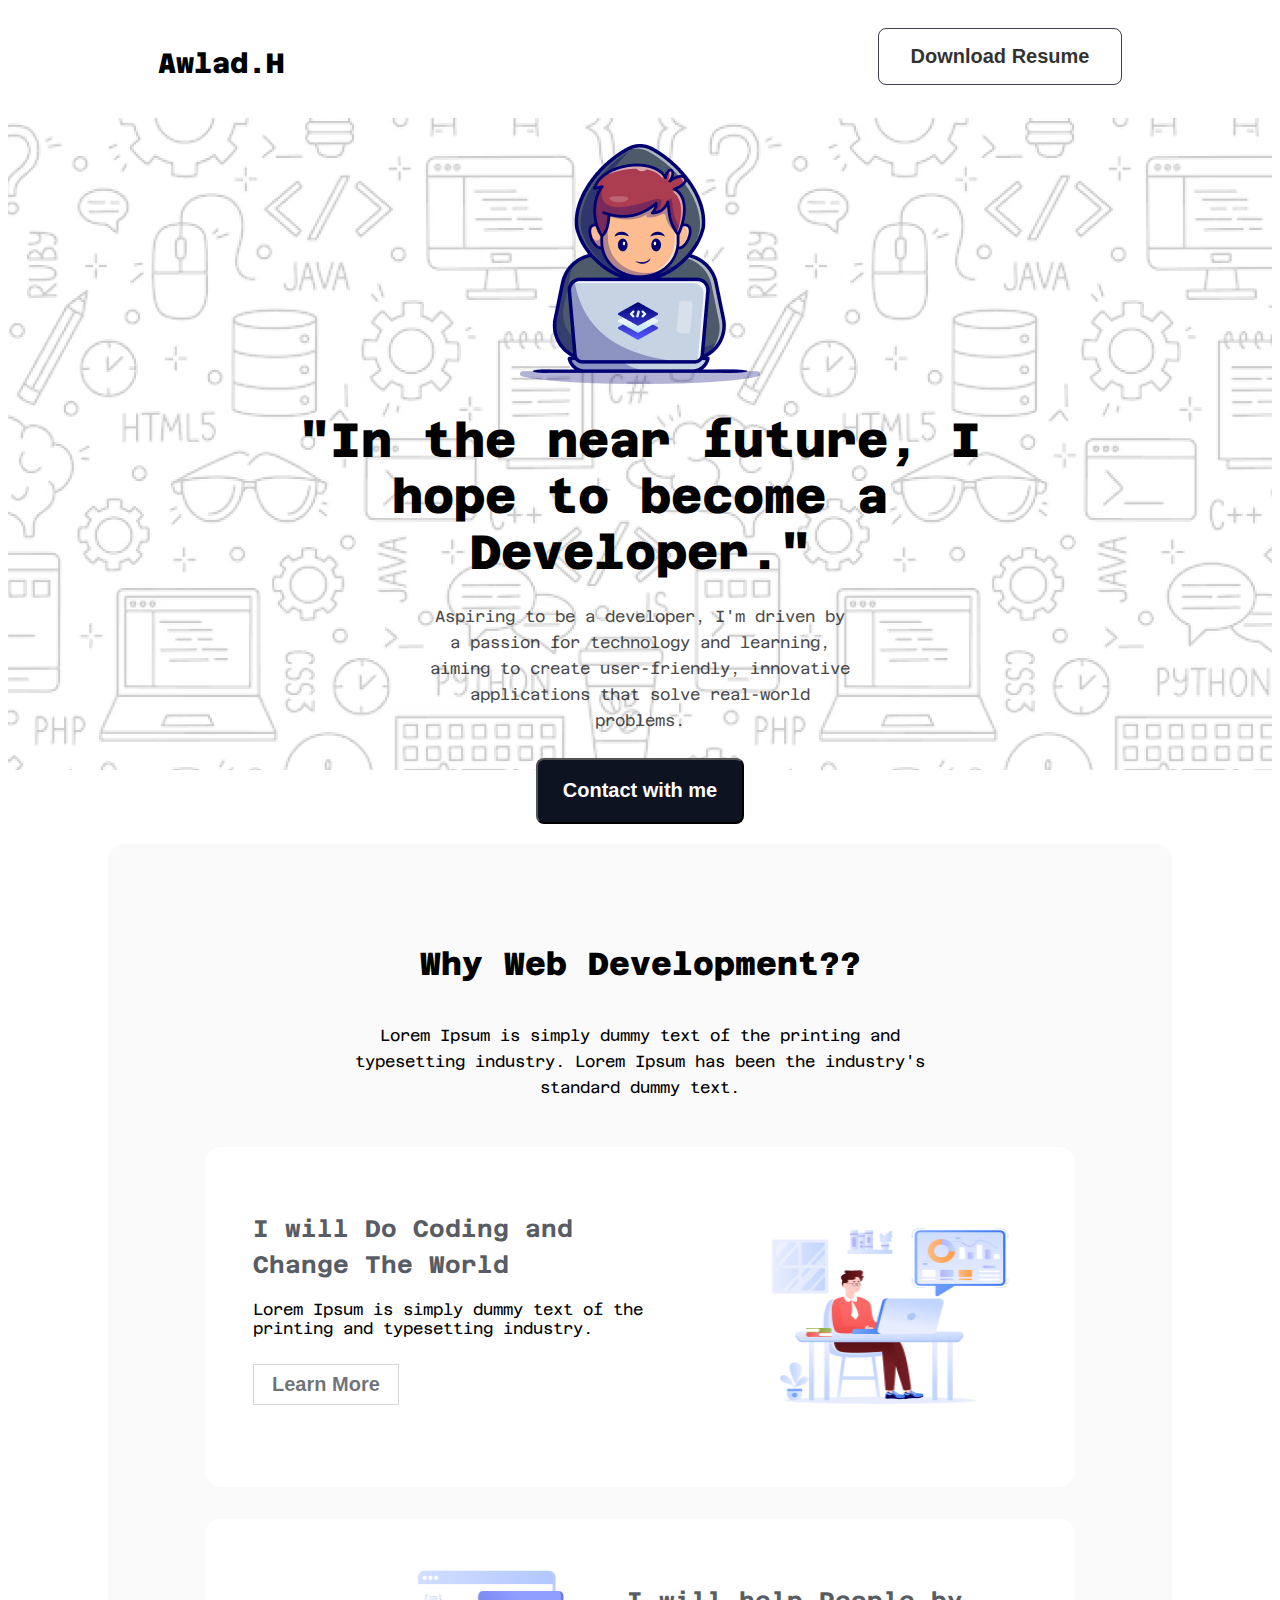
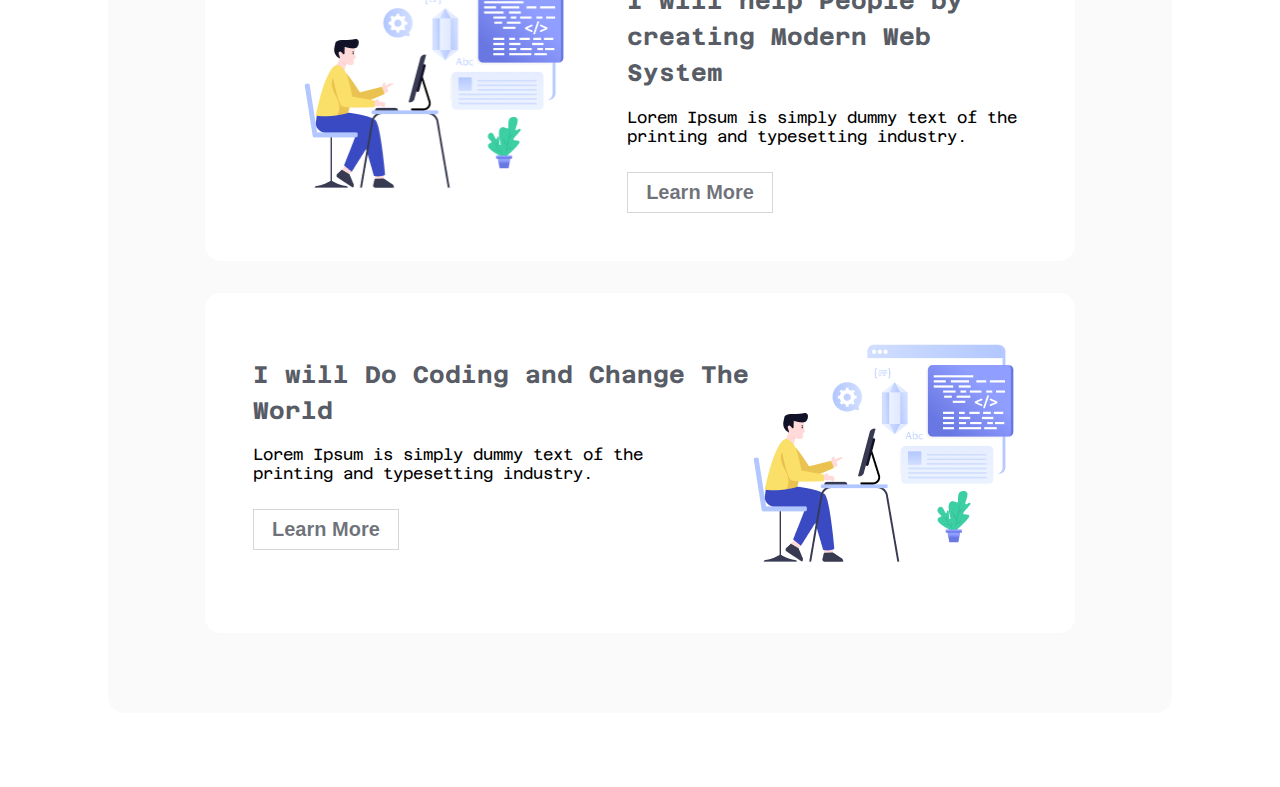
==== index.html @ b3a39124 "complete development section" ====
<!DOCTYPE html>
<html lang="en">
<head>
    <meta charset="UTF-8">
    <meta name="viewport" content="width=device-width, initial-scale=1.0">
    <title>Web Development Project</title>
    <link rel="stylesheet" href="./index.css">
</head>
<body>
    <!-- navigation section start -->
    <nav class="menu">
        <h1>Awlad.H</h1>
        <button>Download Resume</button>
    </nav>

        <!-- This is for hero section -->
    <div class="header-main">
        <div class="header-item">
            <img src="./assets/Group.png" alt="">
            <h1>"In the near future, I hope to become a Developer."</h1>
            <p>Aspiring to be a developer, I'm driven by a passion for technology and learning, aiming to create user-friendly, innovative applications that solve real-world problems.</p>
            <button>Contact with me</button>
        </div>
    </div>

    <!-- Development Section -->

    <div class="dev-main">
        <div class="dev-heading">
            <h1>Why Web Development??</h1>
            <p>Lorem Ipsum is simply dummy text of the printing and typesetting industry. Lorem Ipsum has been the industry's standard dummy text.</p>
        </div>
        <!-- first section -->
        <div class="first">
            <div class="first-text">
                <h1>I will Do Coding and Change The World</h1>
                <p>Lorem Ipsum is simply dummy text of the printing and typesetting industry.</p>
                <button class="dev-btn">Learn More</button>
            </div>
            <div>
                <img src="./assets/Group 3.png" alt="">
            </div>
        </div>
        <div class="second">
            <div>
                <img src="./assets/Layer_1.png" alt="">
            </div>
            <div>
                <h1>I will help People by creating Modern Web System</h1>
                <p>Lorem Ipsum is simply dummy text of the printing and typesetting industry.</p>
                <button class="dev-btn">Learn More</button>
            </div>
        </div>
        <div class="third">
            <div>
                <h1>I will Do Coding and Change The World</h1>
                <p>Lorem Ipsum is simply dummy text of the printing and typesetting industry.</p>
                <button class="dev-btn">Learn More</button>
            </div>
            <div>
                <img src="./assets/Layer_1.png" alt="">
            </div>
        </div>

    </div>
</body>
</html>
---- index.css ----
@import url('https://fonts.googleapis.com/css2?family=Azeret+Mono:ital,wght@0,100..900;1,100..900&display=swap');

body{
    font-family: "Azeret Mono", monospace;
}

/* This is for nav bar */
.menu{
    display: flex;
    justify-content: space-between;
    padding: 20px 150px;
}
.menu h1{
    font-size: 28px;
    font-weight: 800;
}
.menu button {
    width: 244px;
    height: 57px;
    box-sizing: border-box;
    border: 1px solid rgb(13, 19, 33);
    border-radius: 8px;
    opacity: 0.8;
    background-color: white;
    font-size: 20px;
    font-weight: 600;
    line-height: 23px;
    letter-spacing: 0%;
    cursor: pointer;
}

/* hero section css */

.header-main{
    background-image: url(../assets/Hero-bg.png);
    height: 652px;
    background-position: center;
    background-size: cover;
    background-repeat: no-repeat;
    text-align: center;
}
.header-item{
    padding: 0 221px;
}
.header-item img{
    padding-top: 26px;
}

.header-item h1{
    margin: 24px 0px;
    font-size: 48px;
    font-weight: 800;
}

.header-item p{
    padding: 0 200px;
    margin: 24px 0px;
    opacity: 0.7;
    font-size: 16px;
    font-weight: 400;
    line-height: 26px;
}

.header-item button{
    width: 208px;
    height: 66px;
    border-radius: 8px;
    background: rgb(13, 19, 33);
    color: white;
    font-size: 20px;
    font-weight: 600;
    line-height: 23px;
    cursor: pointer;
}

/* Development Section CSS */
.dev-main{
margin: 74px 100px;
    padding: 80px 97px;
    border-radius: 16px;
    background-color: rgba(13, 19, 33, 0.02);;}
.dev-heading{
    text-align: center;
}

.dev-heading h1{
    font-size: 32px;
    font-weight: 800;
    line-height: 37px;
    letter-spacing: 0%;
}
.dev-heading p{
    font-size: 16px;
    font-weight: 400;
    line-height: 26px;
    letter-spacing: 0%;
    padding: 20px 150px 30px;
}

/* first and second service */

.first, .third{
    padding: 48px;
    display: flex;
    background-color: white;
    justify-content: space-between;
    border-radius: 16px;
    margin-bottom: 32px;
}
.first img, .second img{
    position: relative;
    width: 274.17px;
    height: 240px;
}
.first-text{
    width: 55%;
}

.first-text h1, .third h1{
    color: rgba(13, 19, 33, 0.7);
    font-size: 24px;
    font-weight: 700;
    line-height: 36px;
    letter-spacing: 0%;
}

/* second service */

.second{
    padding: 48px;
    display: flex;
    background-color: white;
    justify-content: space-between;
    border-radius: 16px;
    margin-bottom: 32px;
}

.second img{
    padding: 0 50px;
}
.second h1{
    color: rgba(13, 19, 33, 0.7);
    font-size: 24px;
    font-weight: 700;
    line-height: 36px;
    letter-spacing: 0%;
}

.third p{
    width: 80%;
}
.third{
    margin-bottom: 0;
}
/* dev section btn */

.dev-btn {
    padding: 8px 18px;
    font-size: 20px;
    font-weight: 600;
    line-height: 23px;
    color:rgba(13, 19, 33, 0.603);
    background-color: white;
    border: 1px solid rgba(13, 19, 33, 0.171);
    margin-top: 10px;
}
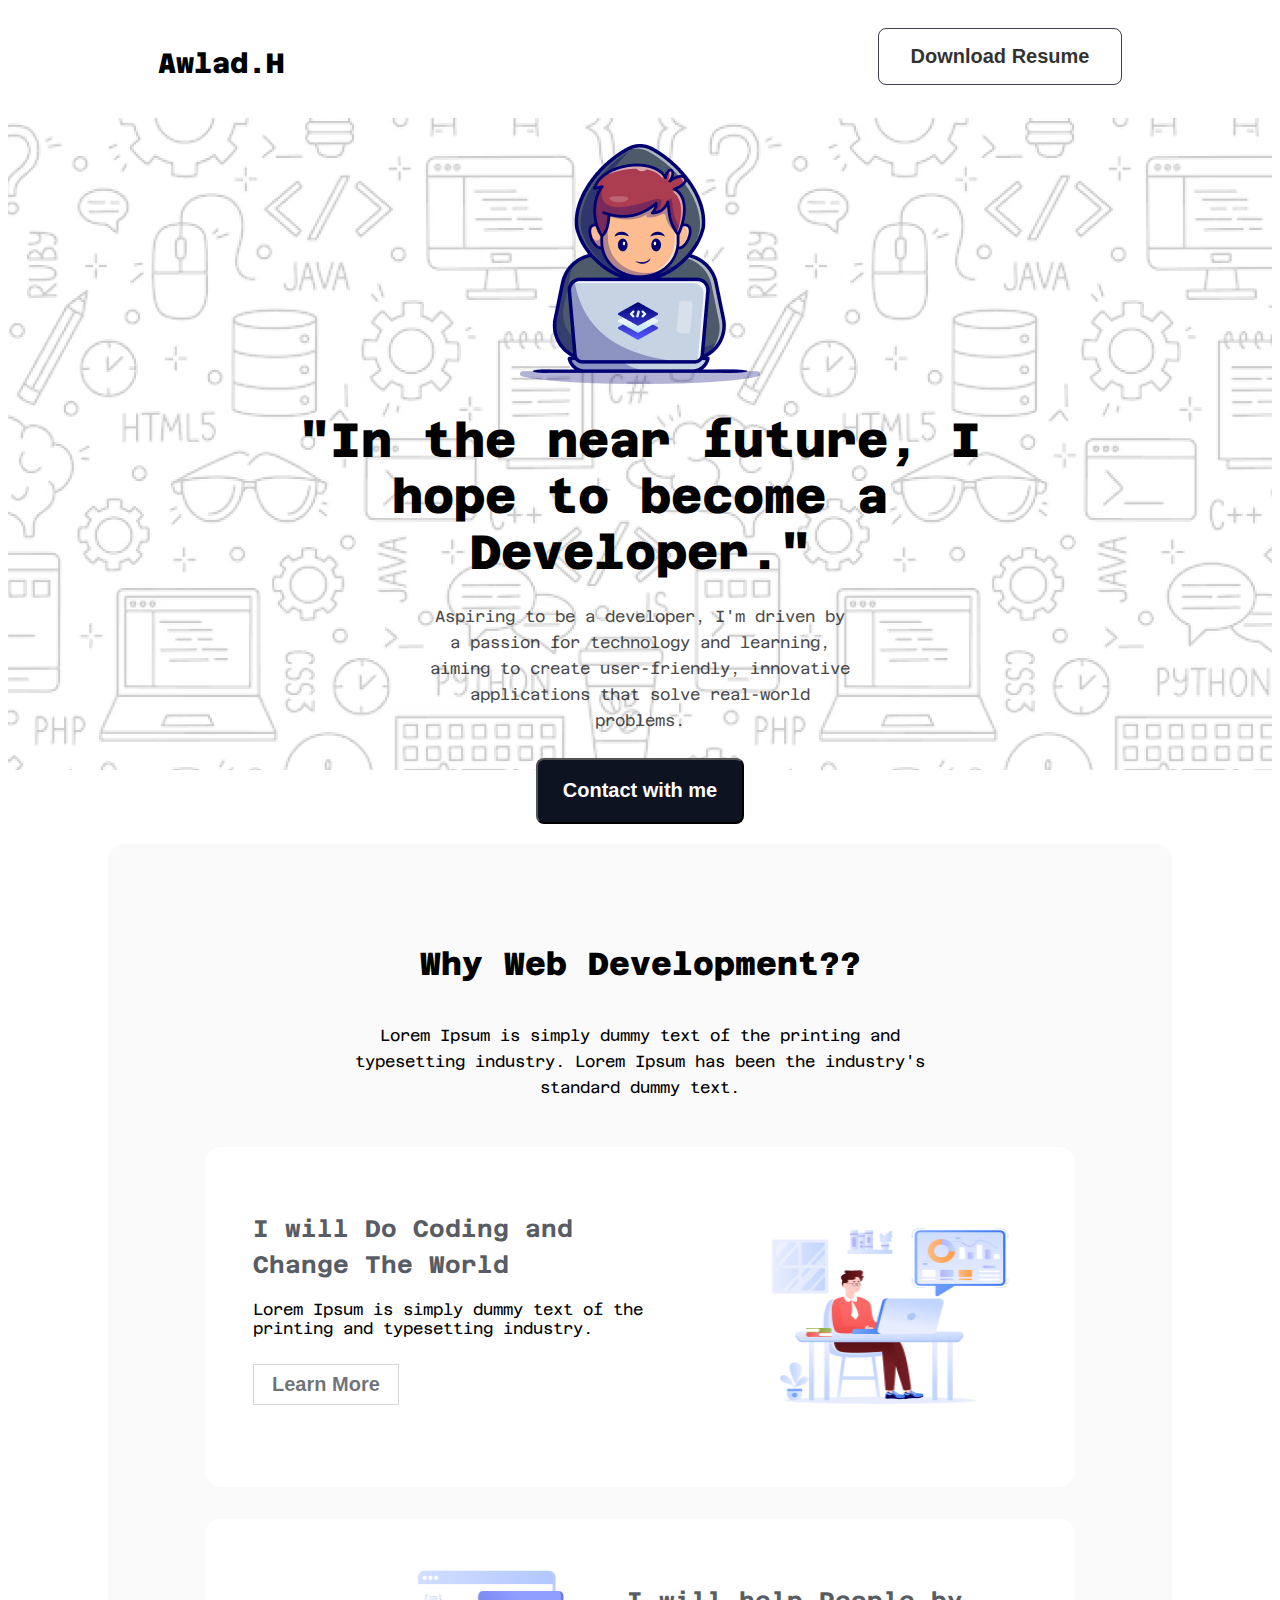
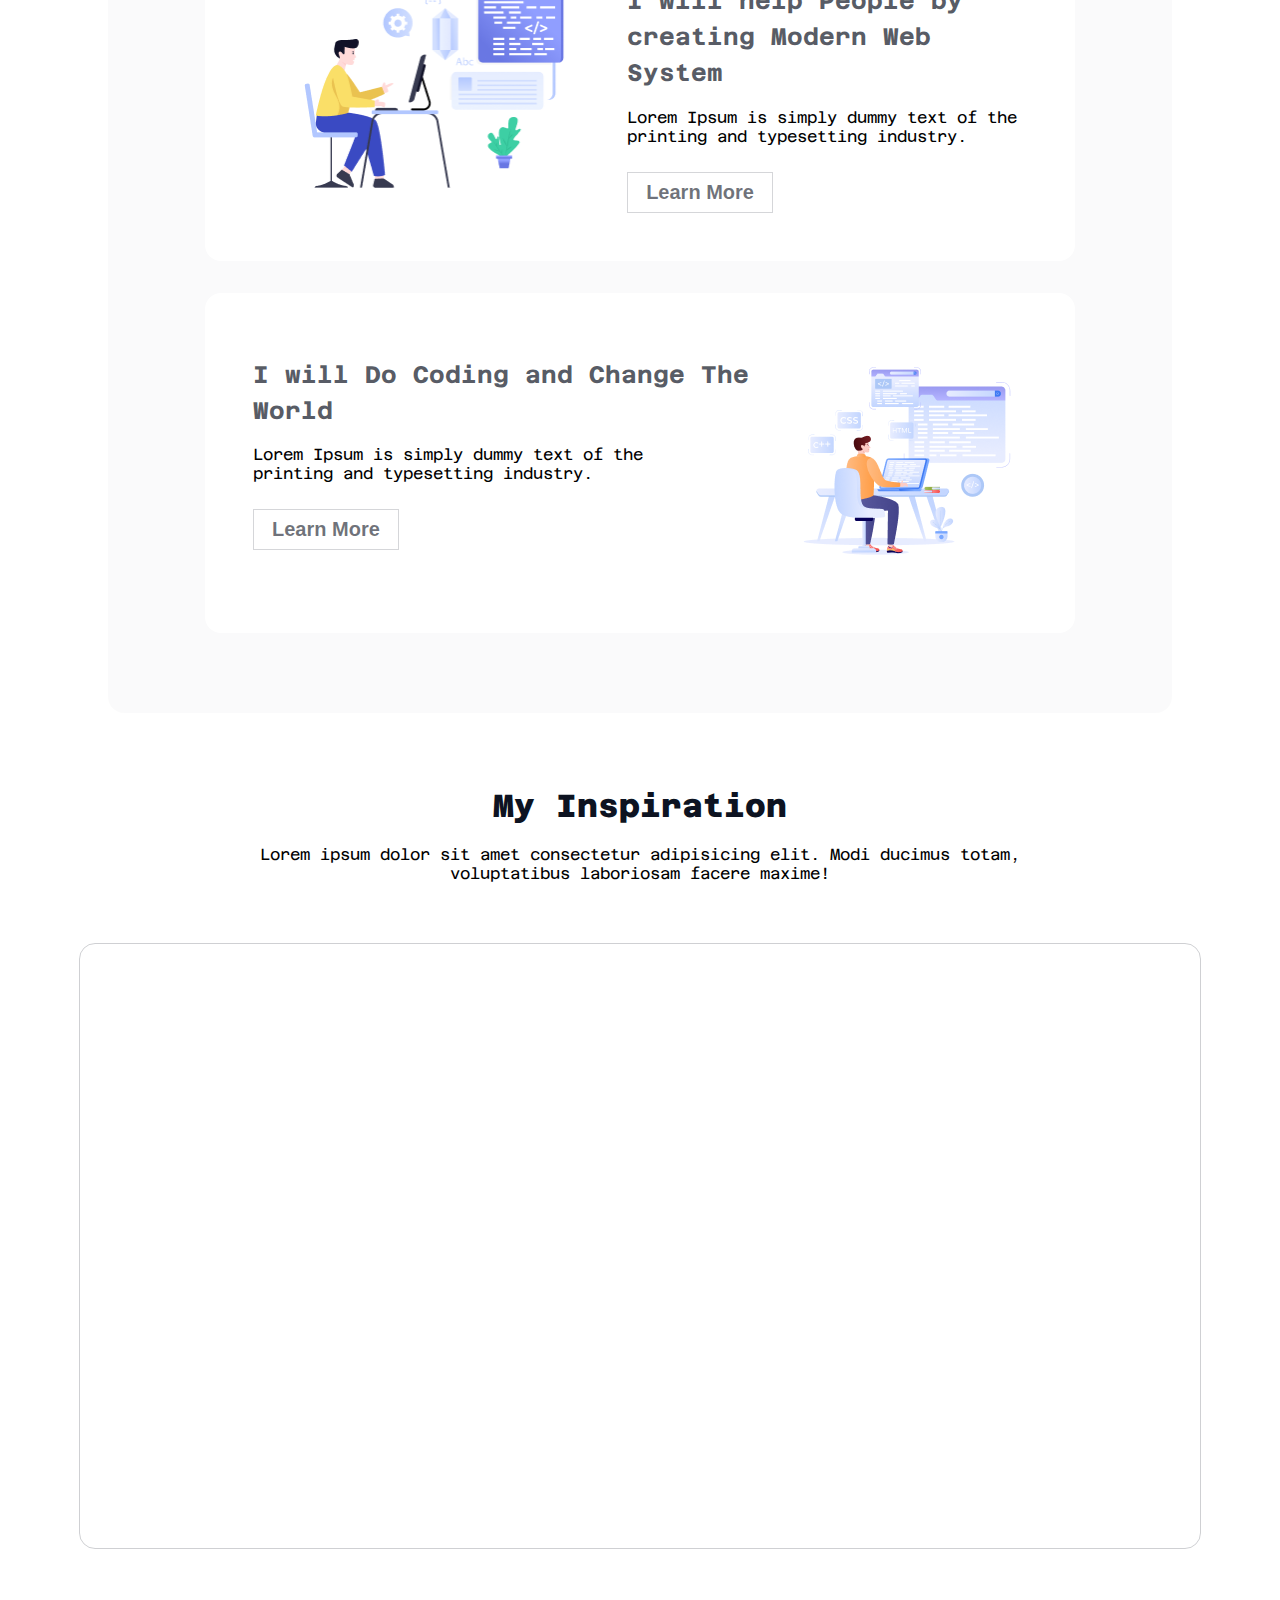
==== commit cb4deafd: "Add inspiration section and all YouTube Video" ====
--- a/index.html
+++ b/index.html
@@ -41,6 +41,9 @@
                 <img src="./assets/Group 3.png" alt="">
             </div>
         </div>
+
+<!-- second section -->
+
         <div class="second">
             <div>
                 <img src="./assets/Layer_1.png" alt="">
@@ -51,6 +54,9 @@
                 <button class="dev-btn">Learn More</button>
             </div>
         </div>
+
+<!-- Third section -->
+
         <div class="third">
             <div>
                 <h1>I will Do Coding and Change The World</h1>
@@ -58,10 +64,18 @@
                 <button class="dev-btn">Learn More</button>
             </div>
             <div>
-                <img src="./assets/Layer_1.png" alt="">
+                <img src="./assets/Group 4.png" alt="">
             </div>
         </div>
+    </div>
 
-    </div>
+        <!-- My Inspiration Section -->
+        <div class="inspiration">
+             <h1>My Inspiration</h1>
+             <p>Lorem ipsum dolor sit amet consectetur adipisicing elit. Modi ducimus totam, voluptatibus laboriosam facere maxime!</p>
+        </div>
+        <div class="video"> 
+            <iframe width="1070" height="550" src="https://www.youtube.com/embed/ONyJ5_ZeTqo?si=NBL-jIfDMqS3bVWb" title="YouTube video player" frameborder="0" allow="accelerometer; autoplay; clipboard-write; encrypted-media; gyroscope; picture-in-picture; web-share" referrerpolicy="strict-origin-when-cross-origin" allowfullscreen></iframe>
+        </div>
 </body>
 </html>--- a/index.css
+++ b/index.css
@@ -163,4 +163,33 @@
     background-color: white;
     border: 1px solid rgba(13, 19, 33, 0.171);
     margin-top: 10px;
-}+}
+
+/* My Inspiration Section */
+
+.inspiration{
+    text-align: center;
+}
+
+.inspiration h1{
+    color: rgb(13, 19, 33);
+    font-size: 32px;
+    font-weight: 800;
+    line-height: 37px;
+}
+
+.inspiration p{
+    width: 70%;
+    margin: 20px auto 60px;
+}
+.video{
+    margin: 0 auto 150px;
+    width: 1070px;
+    padding: 25px;
+    border: 1px solid rgba(13, 19, 33, 0.2);
+    border-radius: 16px;
+    }
+
+    iframe{
+        border-radius: 15px;
+    }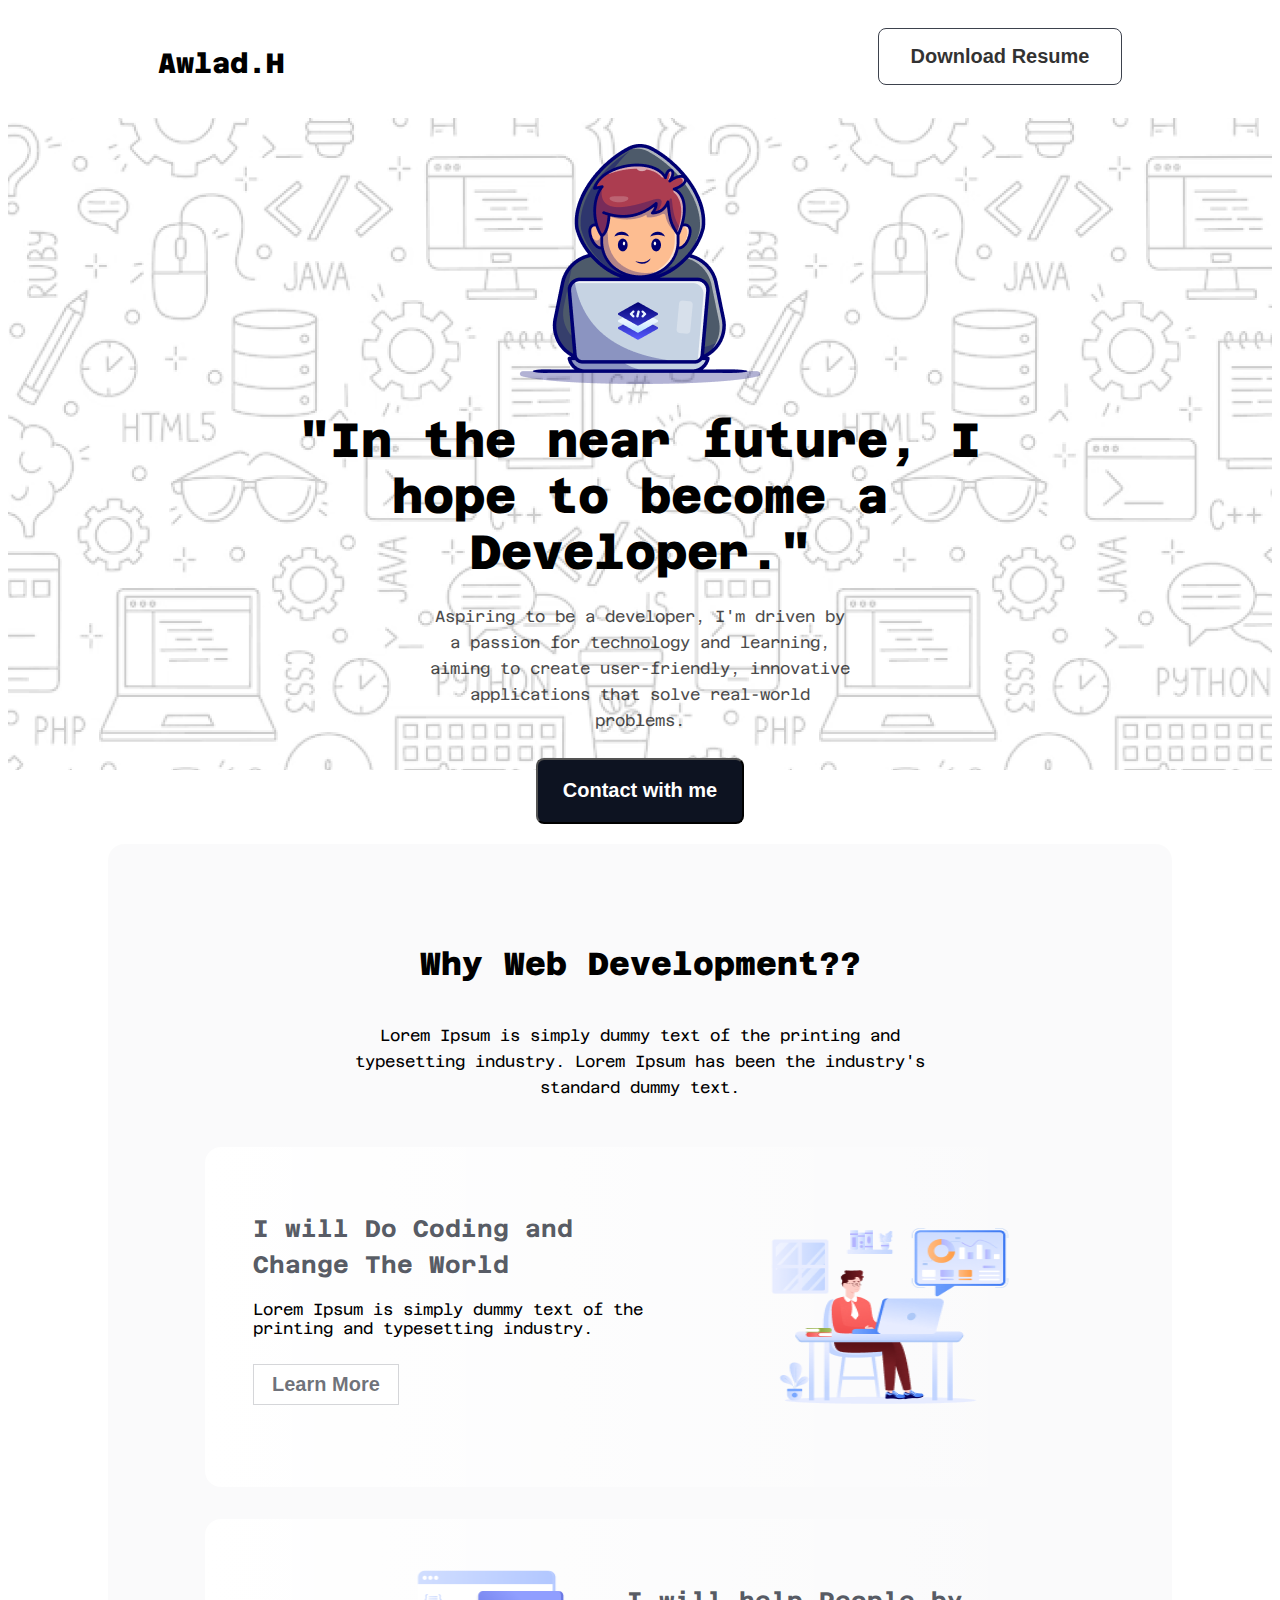
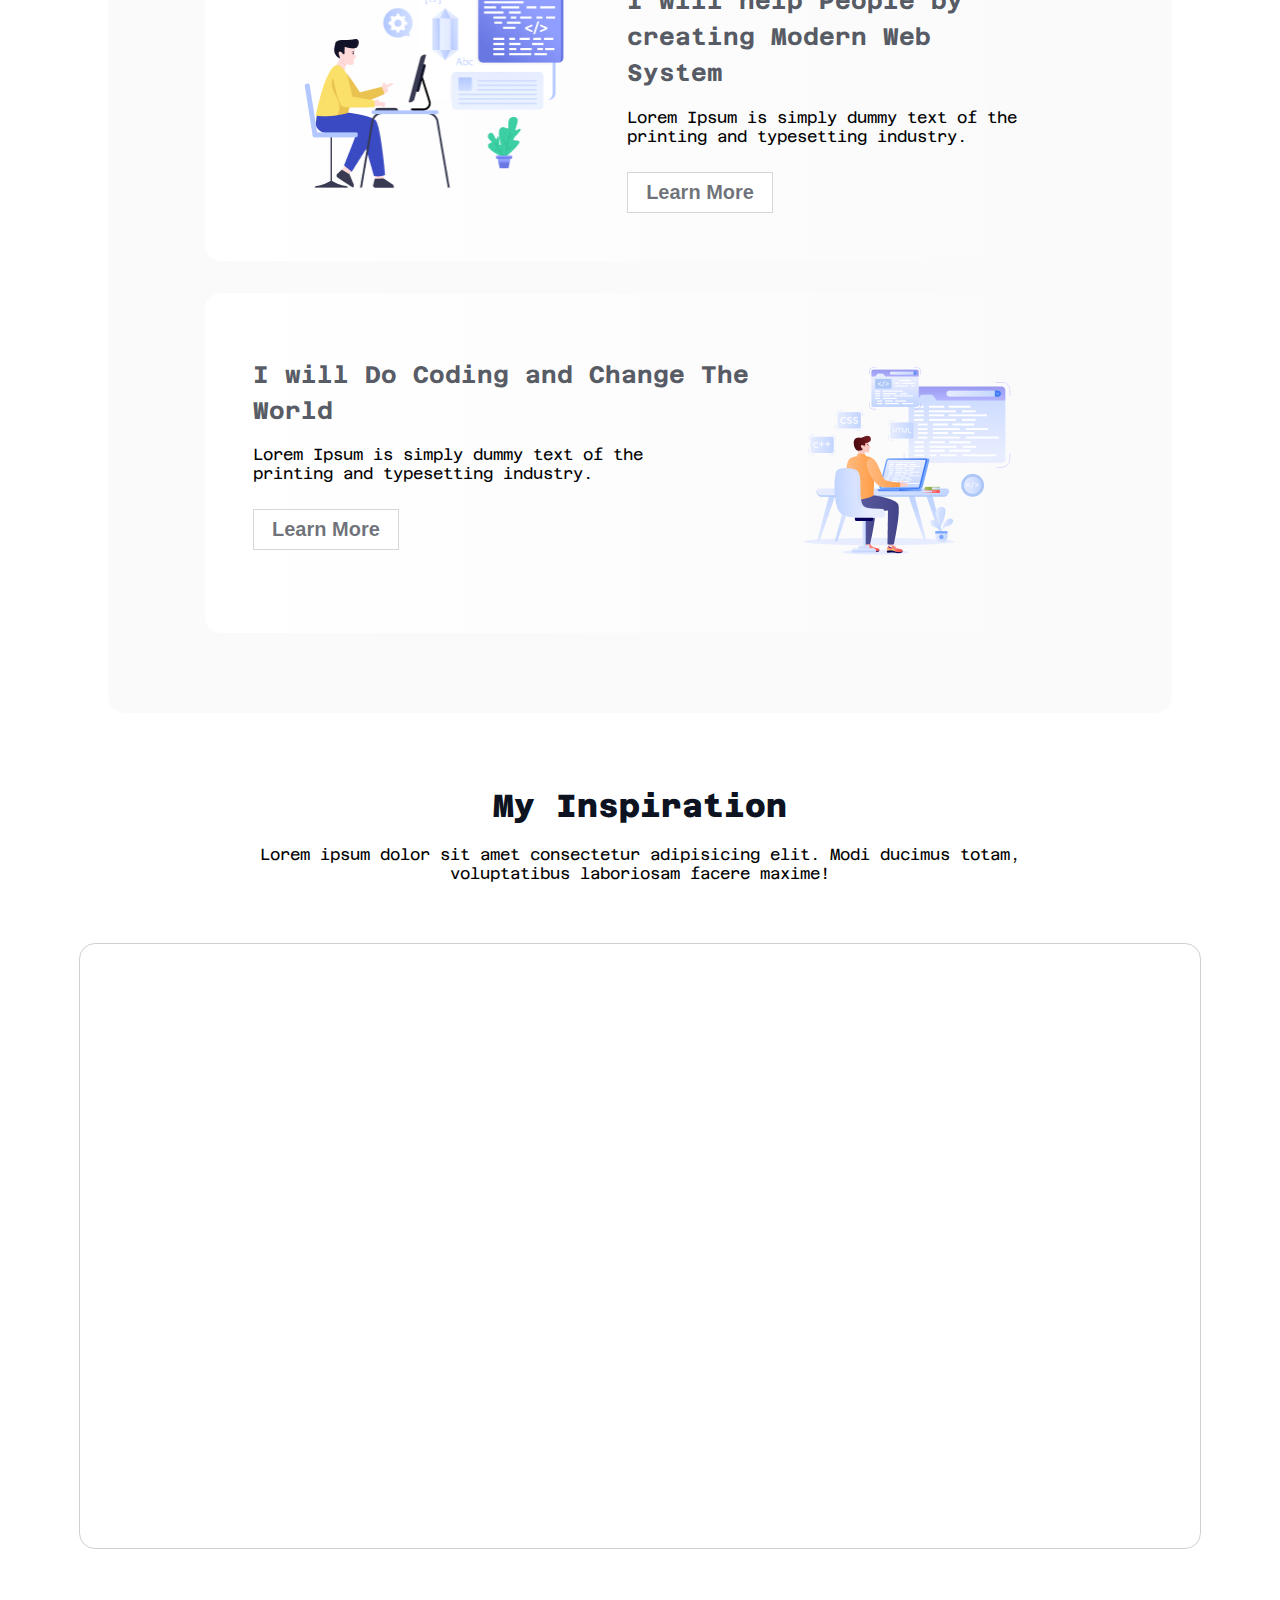
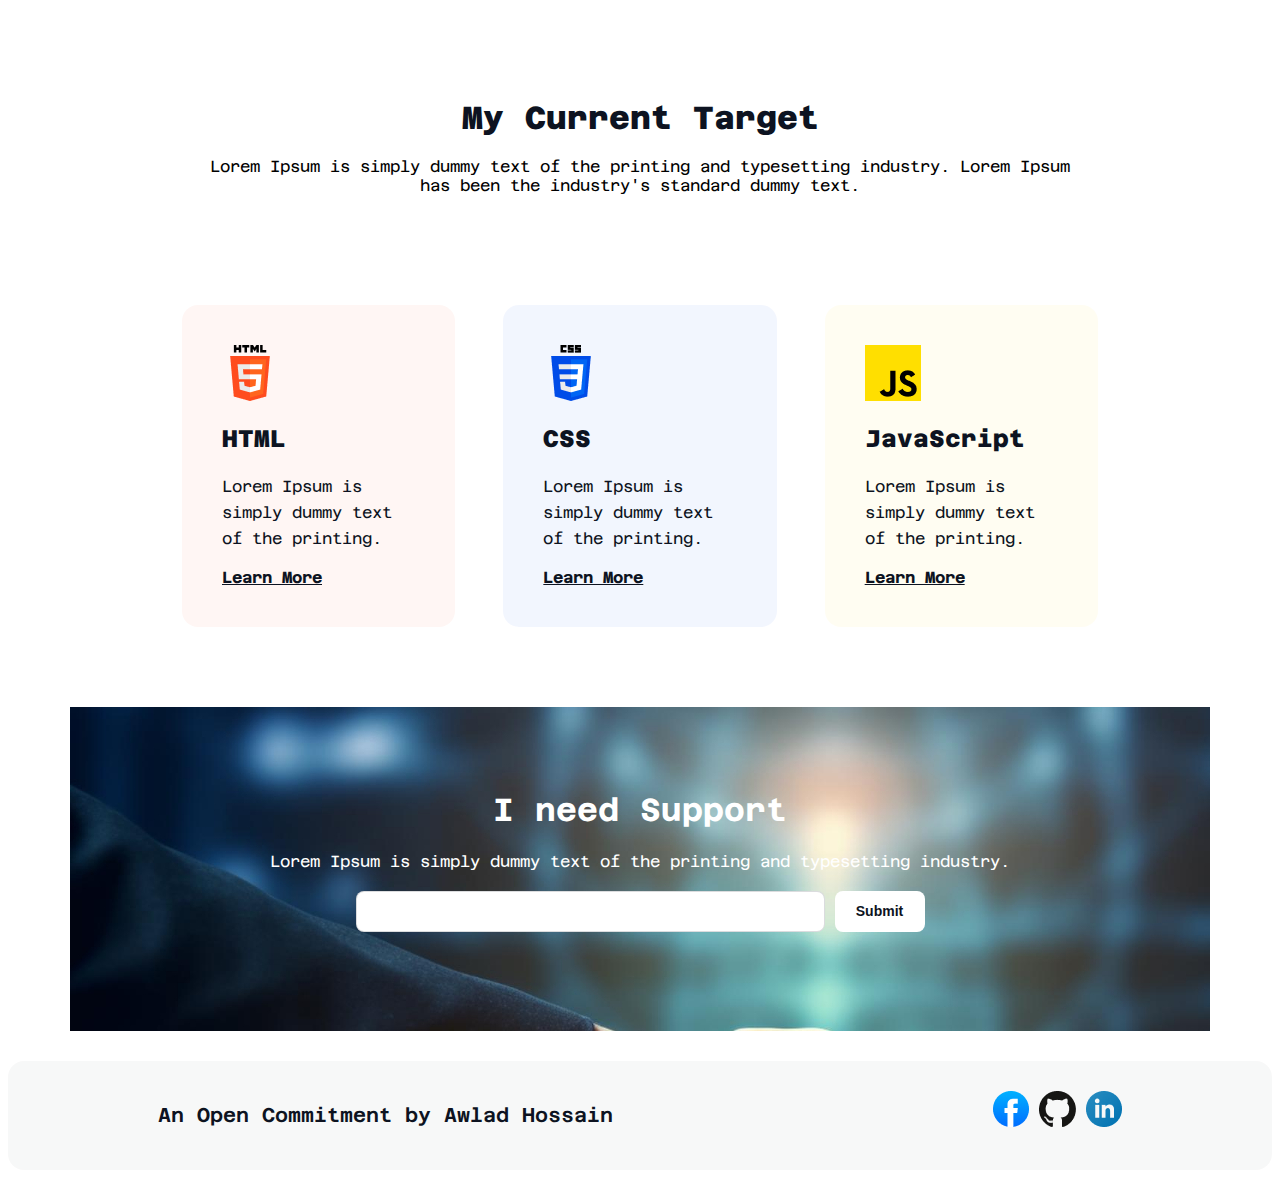
==== commit df8a5b05: "finish target and footer secton" ====
--- a/index.html
+++ b/index.html
@@ -71,11 +71,60 @@
 
         <!-- My Inspiration Section -->
         <div class="inspiration">
-             <h1>My Inspiration</h1>
-             <p>Lorem ipsum dolor sit amet consectetur adipisicing elit. Modi ducimus totam, voluptatibus laboriosam facere maxime!</p>
+            <h1>My Inspiration</h1>
+            <p>Lorem ipsum dolor sit amet consectetur adipisicing elit. Modi ducimus totam, voluptatibus laboriosam facere maxime!</p>
+    </div>
+    <div class="video"> 
+        <iframe width="1070" height="550" src="https://www.youtube.com/embed/_N6j8HXPt2U?si=klcxJEKmRaceq53i" title="YouTube video player" frameborder="0" allow="accelerometer; autoplay; clipboard-write; encrypted-media; gyroscope; picture-in-picture; web-share" referrerpolicy="strict-origin-when-cross-origin" allowfullscreen></iframe>
+    </div>
+
+    <!-- My Current Target Section-->
+     <div class="inspiration">
+        <h1>My Current Target</h1>
+        <p>Lorem Ipsum is simply dummy text of the printing and typesetting industry. Lorem Ipsum has been the industry's standard dummy text.</p>
+     </div>
+     <div class="card-sec" id="menuContact">
+        <div class="card card1">
+            <img src="./assets/html.png" alt="">
+            <h1>HTML</h1>
+            <p>Lorem Ipsum is simply dummy text of the printing.</p>
+            <a href="https://html.com/">Learn More</a>
         </div>
-        <div class="video"> 
-            <iframe width="1070" height="550" src="https://www.youtube.com/embed/ONyJ5_ZeTqo?si=NBL-jIfDMqS3bVWb" title="YouTube video player" frameborder="0" allow="accelerometer; autoplay; clipboard-write; encrypted-media; gyroscope; picture-in-picture; web-share" referrerpolicy="strict-origin-when-cross-origin" allowfullscreen></iframe>
+        <div class="card card2">
+            <img src="./assets/css.png" alt="">
+            <h1>CSS</h1>
+            <p>Lorem Ipsum is simply dummy text of the printing.</p>
+            <a href="https://web.dev/learn/css">Learn More</a>
         </div>
+        <div class="card card3">
+            <img src="./assets/js.png" alt="">
+            <h1>JavaScript</h1>
+            <p>Lorem Ipsum is simply dummy text of the printing.</p>
+            <a href="https://www.javascript.com/">Learn More</a>
+        </div>
+     </div>
+
+     <!-- support section -->
+      <div class="support-main">
+        <div class="support">
+            <h1>I need Support</h1>
+            <p>Lorem Ipsum is simply dummy text of the printing and typesetting industry.</p>
+            <input type="text" name="" id="">
+            <button>Submit</button>
+        </div>
+      </div>
+
+      <!-- footer section -->
+      <footer class="footer">
+        <div>
+            <h1>An Open Commitment by Awlad Hossain</h1> 
+        </div>
+        <div>
+            <a href=""><img src="./assets/facebook.png" alt=""></a>
+            <a href=""><img src="./assets/github.png" alt=""></a>
+            <a href=""><img src="./assets/linkedin-icon 1.png" alt=""></a>
+        </div>
+      </footer>
+
 </body>
 </html>--- a/index.css
+++ b/index.css
@@ -2,6 +2,8 @@
 
 body{
     font-family: "Azeret Mono", monospace;
+    /* max-width: 1400px;
+    width: 100%; */
 }
 
 /* This is for nav bar */
@@ -98,11 +100,13 @@
 }
 
 /* first and second service */
+.first, .second, .third{
+    background: linear-gradient(90.00deg, rgb(255, 255, 255),rgba(255, 255, 255, 0) 100%);
+}
 
 .first, .third{
     padding: 48px;
     display: flex;
-    background-color: white;
     justify-content: space-between;
     border-radius: 16px;
     margin-bottom: 32px;
@@ -129,7 +133,6 @@
 .second{
     padding: 48px;
     display: flex;
-    background-color: white;
     justify-content: space-between;
     border-radius: 16px;
     margin-bottom: 32px;
@@ -163,6 +166,7 @@
     background-color: white;
     border: 1px solid rgba(13, 19, 33, 0.171);
     margin-top: 10px;
+    cursor: pointer;
 }
 
 /* My Inspiration Section */
@@ -190,6 +194,118 @@
     border-radius: 16px;
     }
 
-    iframe{
-        border-radius: 15px;
-    }+iframe{
+    border-radius: 15px;
+}
+
+.card-sec{
+    display: flex;
+    padding: 50px 150px;
+}
+
+.card{
+    background-color: aqua;
+    margin: 0px 24px;    
+    padding: 40px;
+    border-radius: 16px;
+}
+.card1{
+    background: rgba(255, 76, 30, 0.05);
+}
+.card2{
+    background: rgba(0, 76, 232, 0.05);
+}
+.card3{
+    background: rgba(255, 223, 0, 0.05);
+}
+
+.card a{
+    border: none;
+    text-decoration: underline;
+    padding-left: 0;
+    color: rgb(13, 19, 33);
+    font-size: 16px;
+    font-weight: 700;
+    line-height: 19px;
+}
+
+.card h1{
+    color: rgb(13, 19, 33);
+    font-size: 24px;
+    font-weight: 800;
+    line-height: 36px;
+}
+
+.card p{
+    color: rgb(13, 19, 33);
+    font-size: 16px;
+    font-weight: 400;
+    line-height: 26px;
+}
+
+
+/* support section */
+
+
+.support-main{
+    width: 1140px;
+    height: 324px;
+    background-image: url(./assets/handshake.jpg);
+    margin: 30px auto;
+}
+.support{
+    text-align: center;
+    padding: 64px 48px;
+}
+.support h1{
+    color: rgb(255, 255, 255);
+    font-size: 32px;
+    font-weight: 700;
+    line-height: 36px;
+}
+.support p{
+    color: rgb(255, 255, 255);
+    font-size: 16px;
+    font-weight: 400;
+    line-height: 26px;
+}
+.support input {
+    width: 469px;
+    height: 41px;
+    box-sizing: border-box;
+    border: 1px solid rgba(13, 19, 33, 0.15);
+    border-radius: 8px;
+    background: rgb(255, 255, 255);
+}
+
+.support button{
+    height: 41px;
+    width: 90px;
+    border: none;
+    border-radius: 8px;
+    background: rgb(255, 255, 255);
+    color: rgb(13, 19, 33);
+    font-size: 14px;
+    font-weight: 600;
+    line-height: 23px;
+    cursor: pointer;
+}
+
+.footer{
+    display: flex;
+    padding: 30px 150px;
+    border-radius: 16px;
+    margin-bottom: 0;
+    background: rgba(13, 19, 33, 0.03);
+    justify-content: space-between;
+}
+.footer h1{
+    color: rgb(13, 19, 33);
+    font-size: 20px;
+    font-weight: 600;
+    line-height: 23px;
+}
+
+.footer img{
+    cursor: pointer;
+}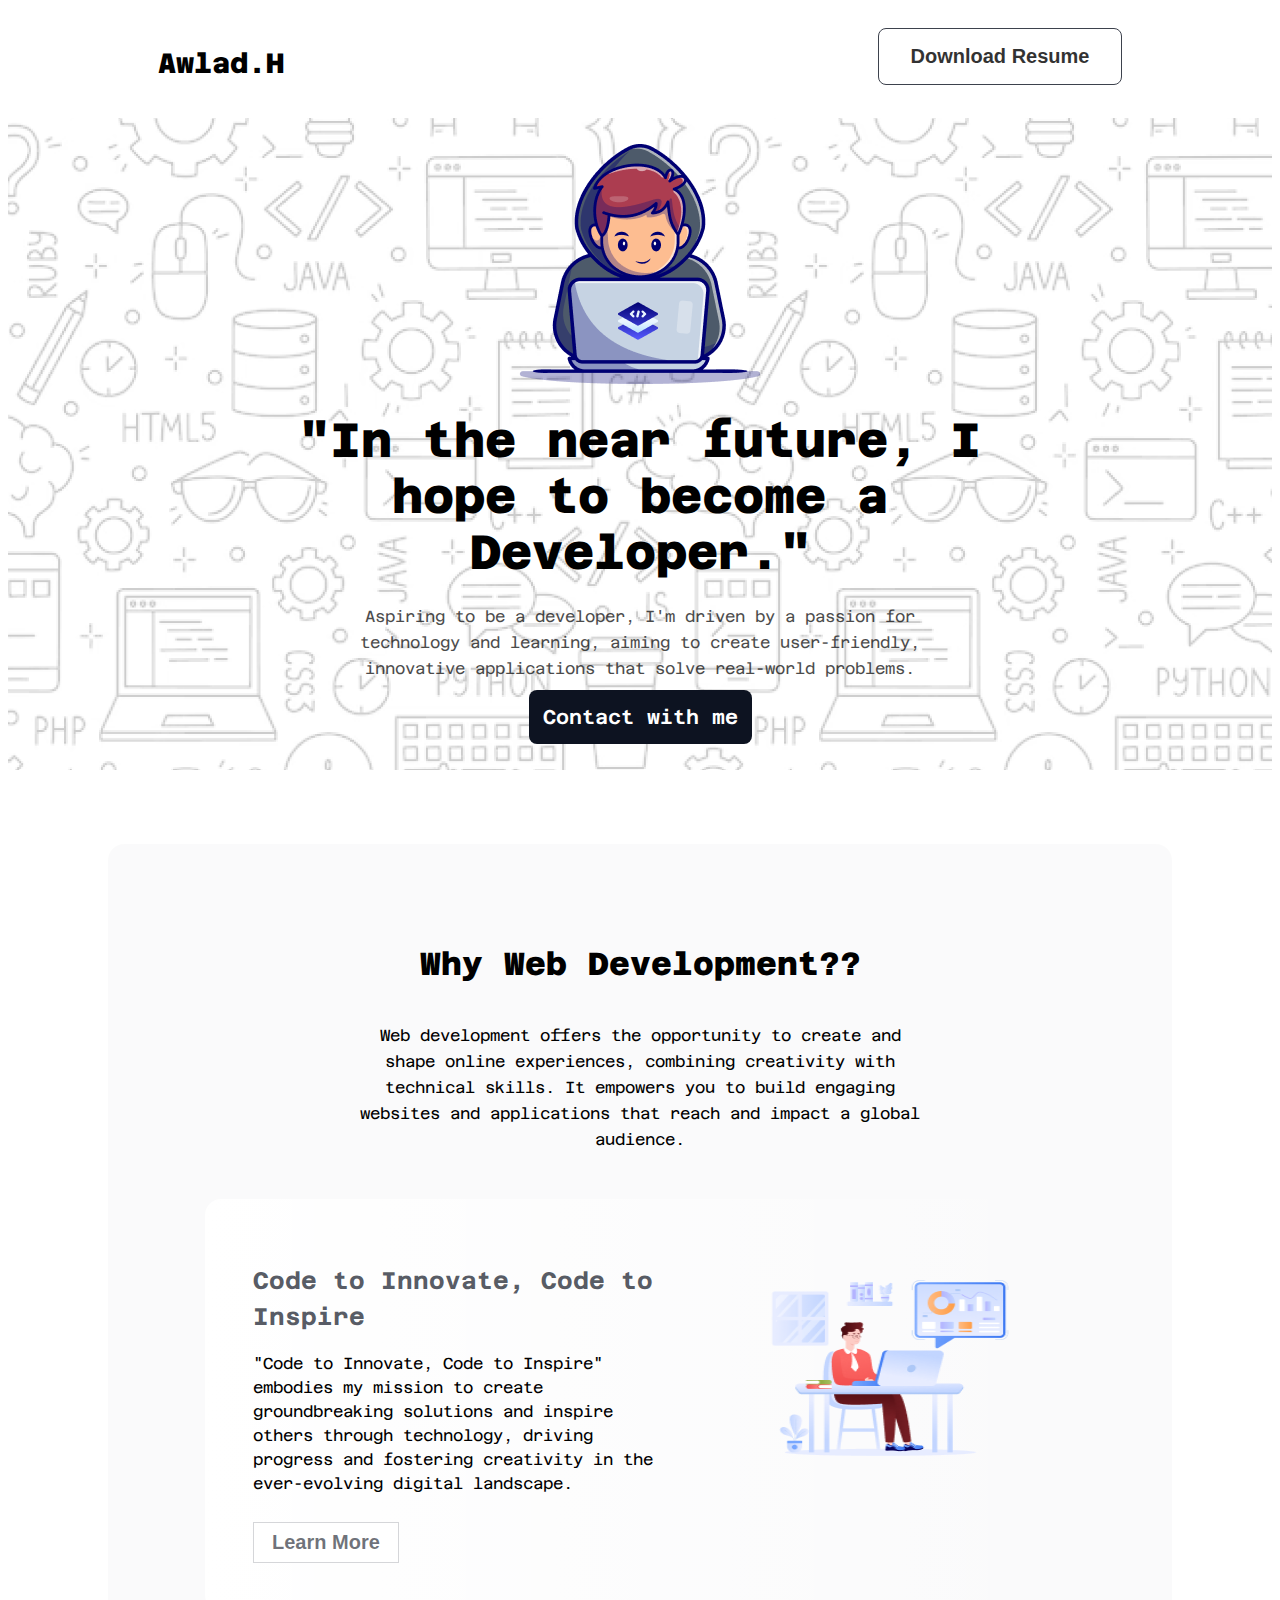
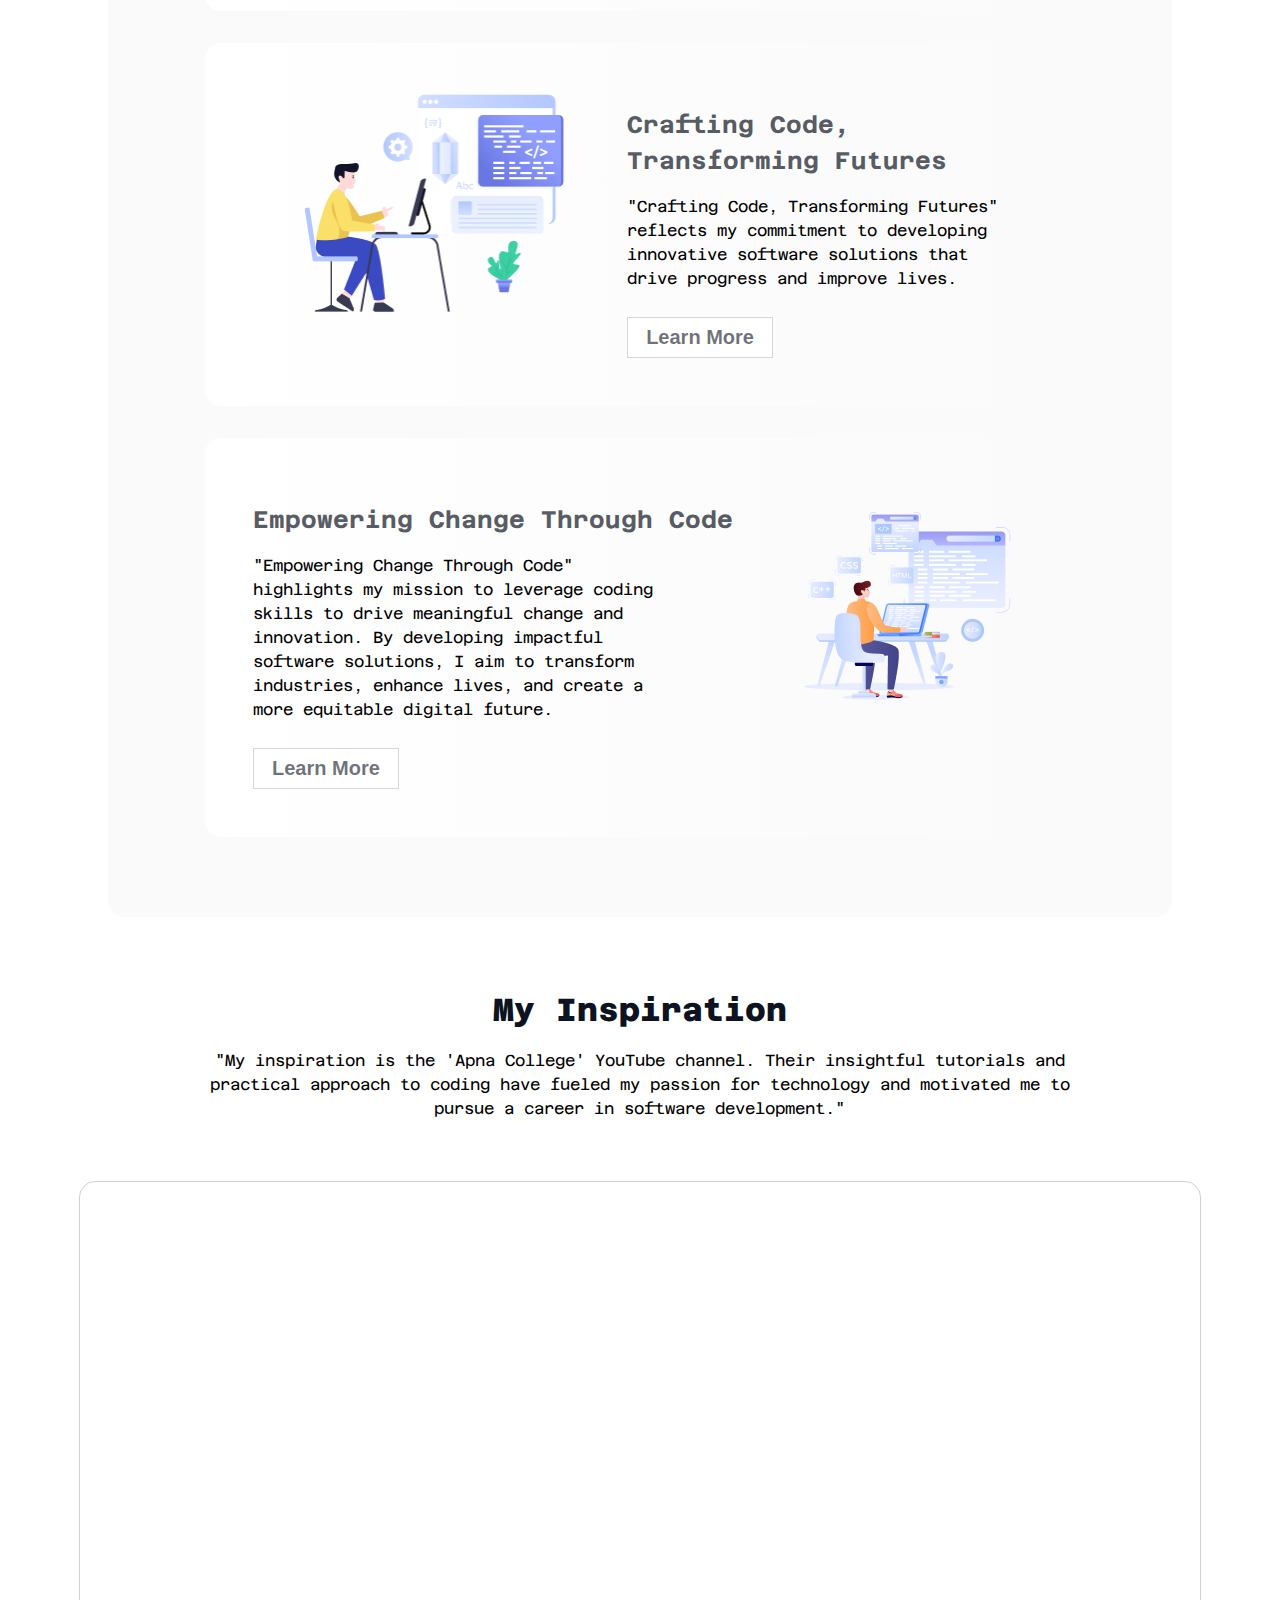
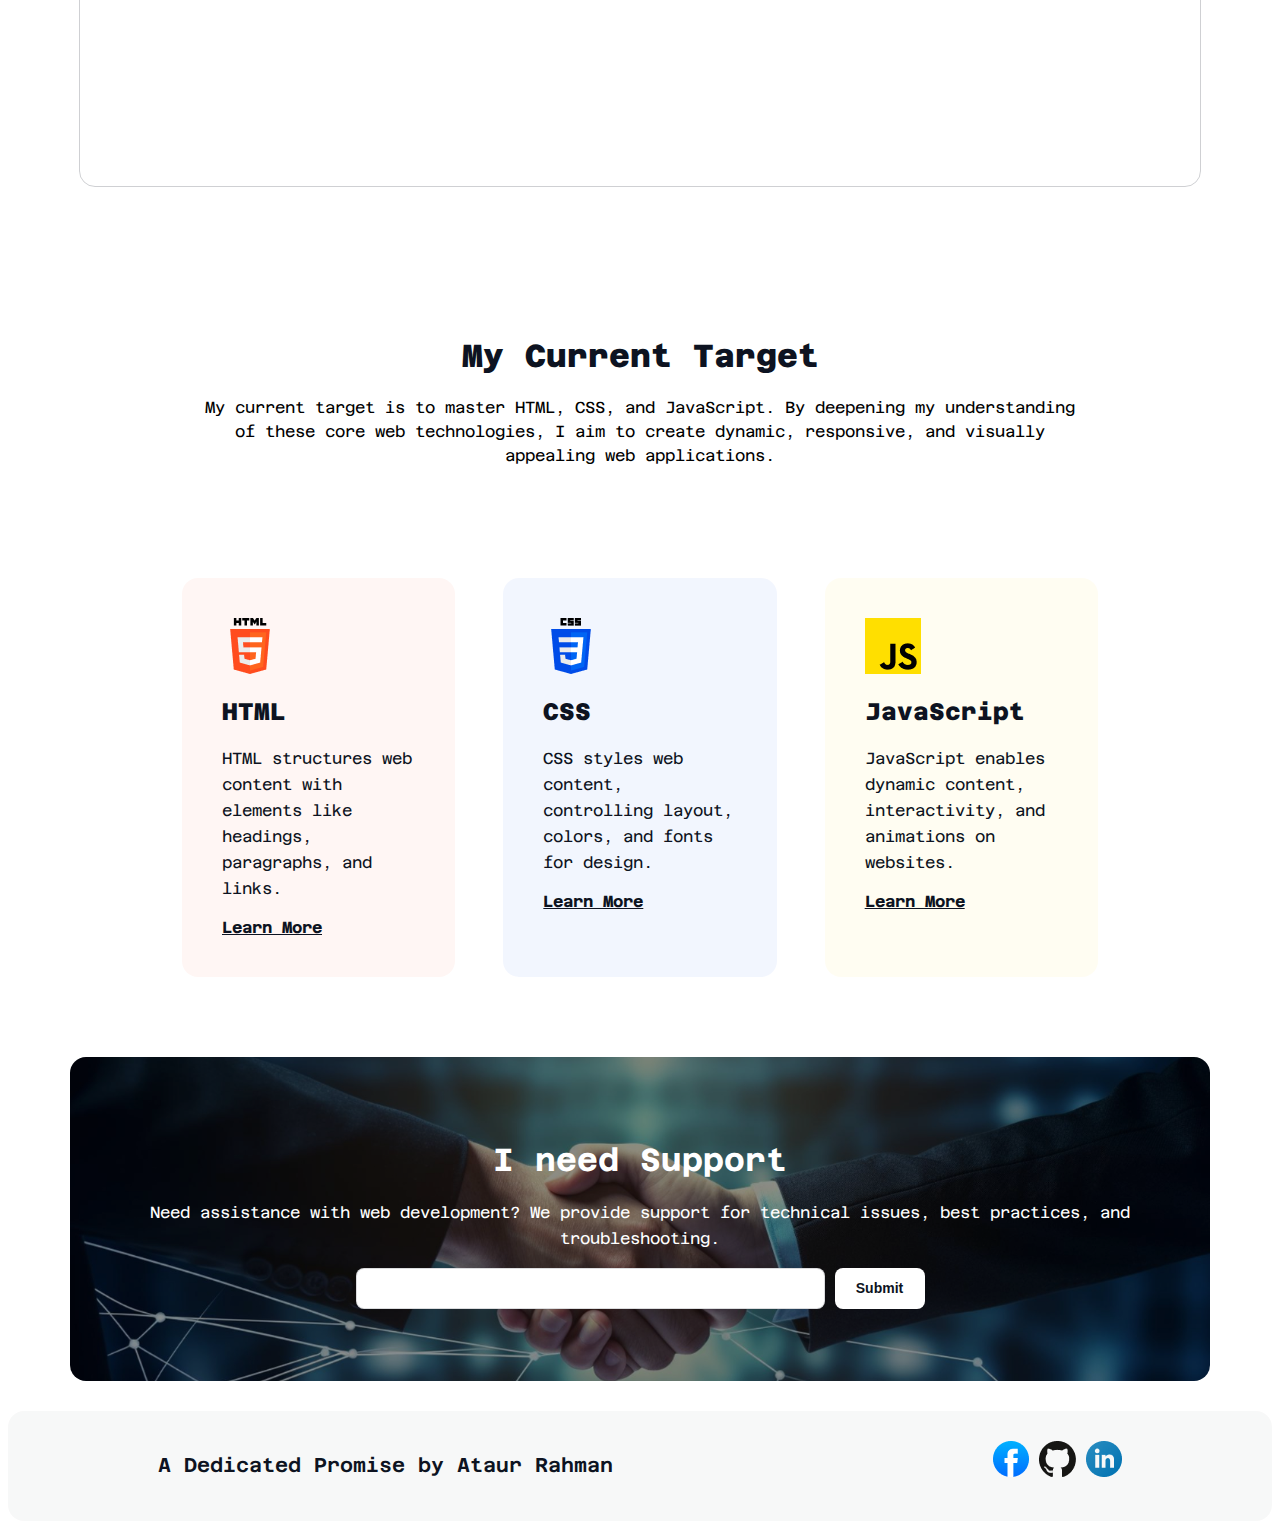
==== commit 15d263f7: "replace all lorem text" ====
--- a/index.html
+++ b/index.html
@@ -7,19 +7,22 @@
     <link rel="stylesheet" href="./index.css">
 </head>
 <body>
-    <!-- navigation section start -->
+    <!-- Navigation Section  -->
+
     <nav class="menu">
         <h1>Awlad.H</h1>
         <button>Download Resume</button>
     </nav>
 
-        <!-- This is for hero section -->
+<main>
+    <!--Hero Section -->
+
     <div class="header-main">
         <div class="header-item">
             <img src="./assets/Group.png" alt="">
             <h1>"In the near future, I hope to become a Developer."</h1>
             <p>Aspiring to be a developer, I'm driven by a passion for technology and learning, aiming to create user-friendly, innovative applications that solve real-world problems.</p>
-            <button>Contact with me</button>
+            <a href="#contact-me">Contact with me</a>
         </div>
     </div>
 
@@ -28,13 +31,13 @@
     <div class="dev-main">
         <div class="dev-heading">
             <h1>Why Web Development??</h1>
-            <p>Lorem Ipsum is simply dummy text of the printing and typesetting industry. Lorem Ipsum has been the industry's standard dummy text.</p>
+            <p>Web development offers the opportunity to create and shape online experiences, combining creativity with technical skills. It empowers you to build engaging websites and applications that reach and impact a global audience.</p>
         </div>
-        <!-- first section -->
+<!-- First Section -->
         <div class="first">
             <div class="first-text">
-                <h1>I will Do Coding and Change The World</h1>
-                <p>Lorem Ipsum is simply dummy text of the printing and typesetting industry.</p>
+                <h1>Code to Innovate, Code to Inspire</h1>
+                <p>"Code to Innovate, Code to Inspire" embodies my mission to create groundbreaking solutions and inspire others through technology, driving progress and fostering creativity in the ever-evolving digital landscape.</p>
                 <button class="dev-btn">Learn More</button>
             </div>
             <div>
@@ -42,15 +45,15 @@
             </div>
         </div>
 
-<!-- second section -->
+<!-- Second Section -->
 
         <div class="second">
             <div>
                 <img src="./assets/Layer_1.png" alt="">
             </div>
             <div>
-                <h1>I will help People by creating Modern Web System</h1>
-                <p>Lorem Ipsum is simply dummy text of the printing and typesetting industry.</p>
+                <h1>Crafting Code, Transforming Futures</h1>
+                <p>"Crafting Code, Transforming Futures" reflects my commitment to developing innovative software solutions that drive progress and improve lives.</p>
                 <button class="dev-btn">Learn More</button>
             </div>
         </div>
@@ -59,8 +62,8 @@
 
         <div class="third">
             <div>
-                <h1>I will Do Coding and Change The World</h1>
-                <p>Lorem Ipsum is simply dummy text of the printing and typesetting industry.</p>
+                <h1>Empowering Change Through Code</h1>
+                <p>"Empowering Change Through Code" highlights my mission to leverage coding skills to drive meaningful change and innovation. By developing impactful software solutions, I aim to transform industries, enhance lives, and create a more equitable digital future.</p>
                 <button class="dev-btn">Learn More</button>
             </div>
             <div>
@@ -70,9 +73,9 @@
     </div>
 
         <!-- My Inspiration Section -->
-        <div class="inspiration">
-            <h1>My Inspiration</h1>
-            <p>Lorem ipsum dolor sit amet consectetur adipisicing elit. Modi ducimus totam, voluptatibus laboriosam facere maxime!</p>
+    <div class="inspiration">
+        <h1>My Inspiration</h1>
+        <p>"My inspiration is the 'Apna College' YouTube channel. Their insightful tutorials and practical approach to coding have fueled my passion for technology and motivated me to pursue a career in software development."</p>
     </div>
     <div class="video"> 
         <iframe width="1070" height="550" src="https://www.youtube.com/embed/_N6j8HXPt2U?si=klcxJEKmRaceq53i" title="YouTube video player" frameborder="0" allow="accelerometer; autoplay; clipboard-write; encrypted-media; gyroscope; picture-in-picture; web-share" referrerpolicy="strict-origin-when-cross-origin" allowfullscreen></iframe>
@@ -81,25 +84,25 @@
     <!-- My Current Target Section-->
      <div class="inspiration">
         <h1>My Current Target</h1>
-        <p>Lorem Ipsum is simply dummy text of the printing and typesetting industry. Lorem Ipsum has been the industry's standard dummy text.</p>
+        <p>My current target is to master HTML, CSS, and JavaScript. By deepening my understanding of these core web technologies, I aim to create dynamic, responsive, and visually appealing web applications. </p>
      </div>
      <div class="card-sec" id="menuContact">
         <div class="card card1">
             <img src="./assets/html.png" alt="">
             <h1>HTML</h1>
-            <p>Lorem Ipsum is simply dummy text of the printing.</p>
+            <p> HTML structures web content with elements like headings, paragraphs, and links.</p>
             <a href="https://html.com/">Learn More</a>
         </div>
         <div class="card card2">
             <img src="./assets/css.png" alt="">
             <h1>CSS</h1>
-            <p>Lorem Ipsum is simply dummy text of the printing.</p>
+            <p>CSS styles web content, controlling layout, colors, and fonts for design.</p>
             <a href="https://web.dev/learn/css">Learn More</a>
         </div>
         <div class="card card3">
             <img src="./assets/js.png" alt="">
             <h1>JavaScript</h1>
-            <p>Lorem Ipsum is simply dummy text of the printing.</p>
+            <p>JavaScript enables dynamic content, interactivity, and animations on websites.</p>
             <a href="https://www.javascript.com/">Learn More</a>
         </div>
      </div>
@@ -108,21 +111,25 @@
       <div class="support-main">
         <div class="support">
             <h1>I need Support</h1>
-            <p>Lorem Ipsum is simply dummy text of the printing and typesetting industry.</p>
+            <p>Need assistance with web development? We provide support for technical issues, best practices, and troubleshooting.</p>
             <input type="text" name="" id="">
             <button>Submit</button>
         </div>
       </div>
+    </main>
 
       <!-- footer section -->
-      <footer class="footer">
+      <footer class="footer" id="contact-me">
         <div>
-            <h1>An Open Commitment by Awlad Hossain</h1> 
+            <h1>A Dedicated Promise by Ataur Rahman</h1> 
         </div>
         <div>
-            <a href=""><img src="./assets/facebook.png" alt=""></a>
-            <a href=""><img src="./assets/github.png" alt=""></a>
-            <a href=""><img src="./assets/linkedin-icon 1.png" alt=""></a>
+            <a href="https://www.facebook.com/ataurwd/">
+                <img src="./assets/facebook.png" alt=""></a>
+            <a href="https://github.com/ataurwd">
+                <img src="./assets/github.png" alt=""></a>
+            <a href="https://www.linkedin.com/in/ataur-rahman-653685254/">
+                <img src="./assets/linkedin-icon 1.png" alt=""></a>
         </div>
       </footer>
 
--- a/index.css
+++ b/index.css
@@ -34,7 +34,7 @@
 /* hero section css */
 
 .header-main{
-    background-image: url(../assets/Hero-bg.png);
+    background-image: url(./assets/Hero-bg.png);
     height: 652px;
     background-position: center;
     background-size: cover;
@@ -54,8 +54,8 @@
     font-weight: 800;
 }
 
-.header-item p{
-    padding: 0 200px;
+.header-item p {
+    padding: 0 126px;
     margin: 24px 0px;
     opacity: 0.7;
     font-size: 16px;
@@ -63,9 +63,7 @@
     line-height: 26px;
 }
 
-.header-item button{
-    width: 208px;
-    height: 66px;
+.header-item a {
     border-radius: 8px;
     background: rgb(13, 19, 33);
     color: white;
@@ -73,6 +71,8 @@
     font-weight: 600;
     line-height: 23px;
     cursor: pointer;
+    text-decoration: none;
+    padding: 15px 14px;
 }
 
 /* Development Section CSS */
@@ -103,6 +103,10 @@
 .first, .second, .third{
     background: linear-gradient(90.00deg, rgb(255, 255, 255),rgba(255, 255, 255, 0) 100%);
 }
+.first p, .second p, .third p{
+    line-height: 24px;
+}
+
 
 .first, .third{
     padding: 48px;
@@ -141,6 +145,7 @@
 .second img{
     padding: 0 50px;
 }
+
 .second h1{
     color: rgba(13, 19, 33, 0.7);
     font-size: 24px;
@@ -185,6 +190,7 @@
 .inspiration p{
     width: 70%;
     margin: 20px auto 60px;
+    line-height: 24px;
 }
 .video{
     margin: 0 auto 150px;
@@ -208,6 +214,7 @@
     margin: 0px 24px;    
     padding: 40px;
     border-radius: 16px;
+    width: 33%;
 }
 .card1{
     background: rgba(255, 76, 30, 0.05);
@@ -252,6 +259,11 @@
     height: 324px;
     background-image: url(./assets/handshake.jpg);
     margin: 30px auto;
+    background-position: center;
+    background-size: cover;
+    border-radius: 16px;
+    background-color: rgba(0, 0, 0, 0.445);
+    background-blend-mode: overlay;
 }
 .support{
     text-align: center;
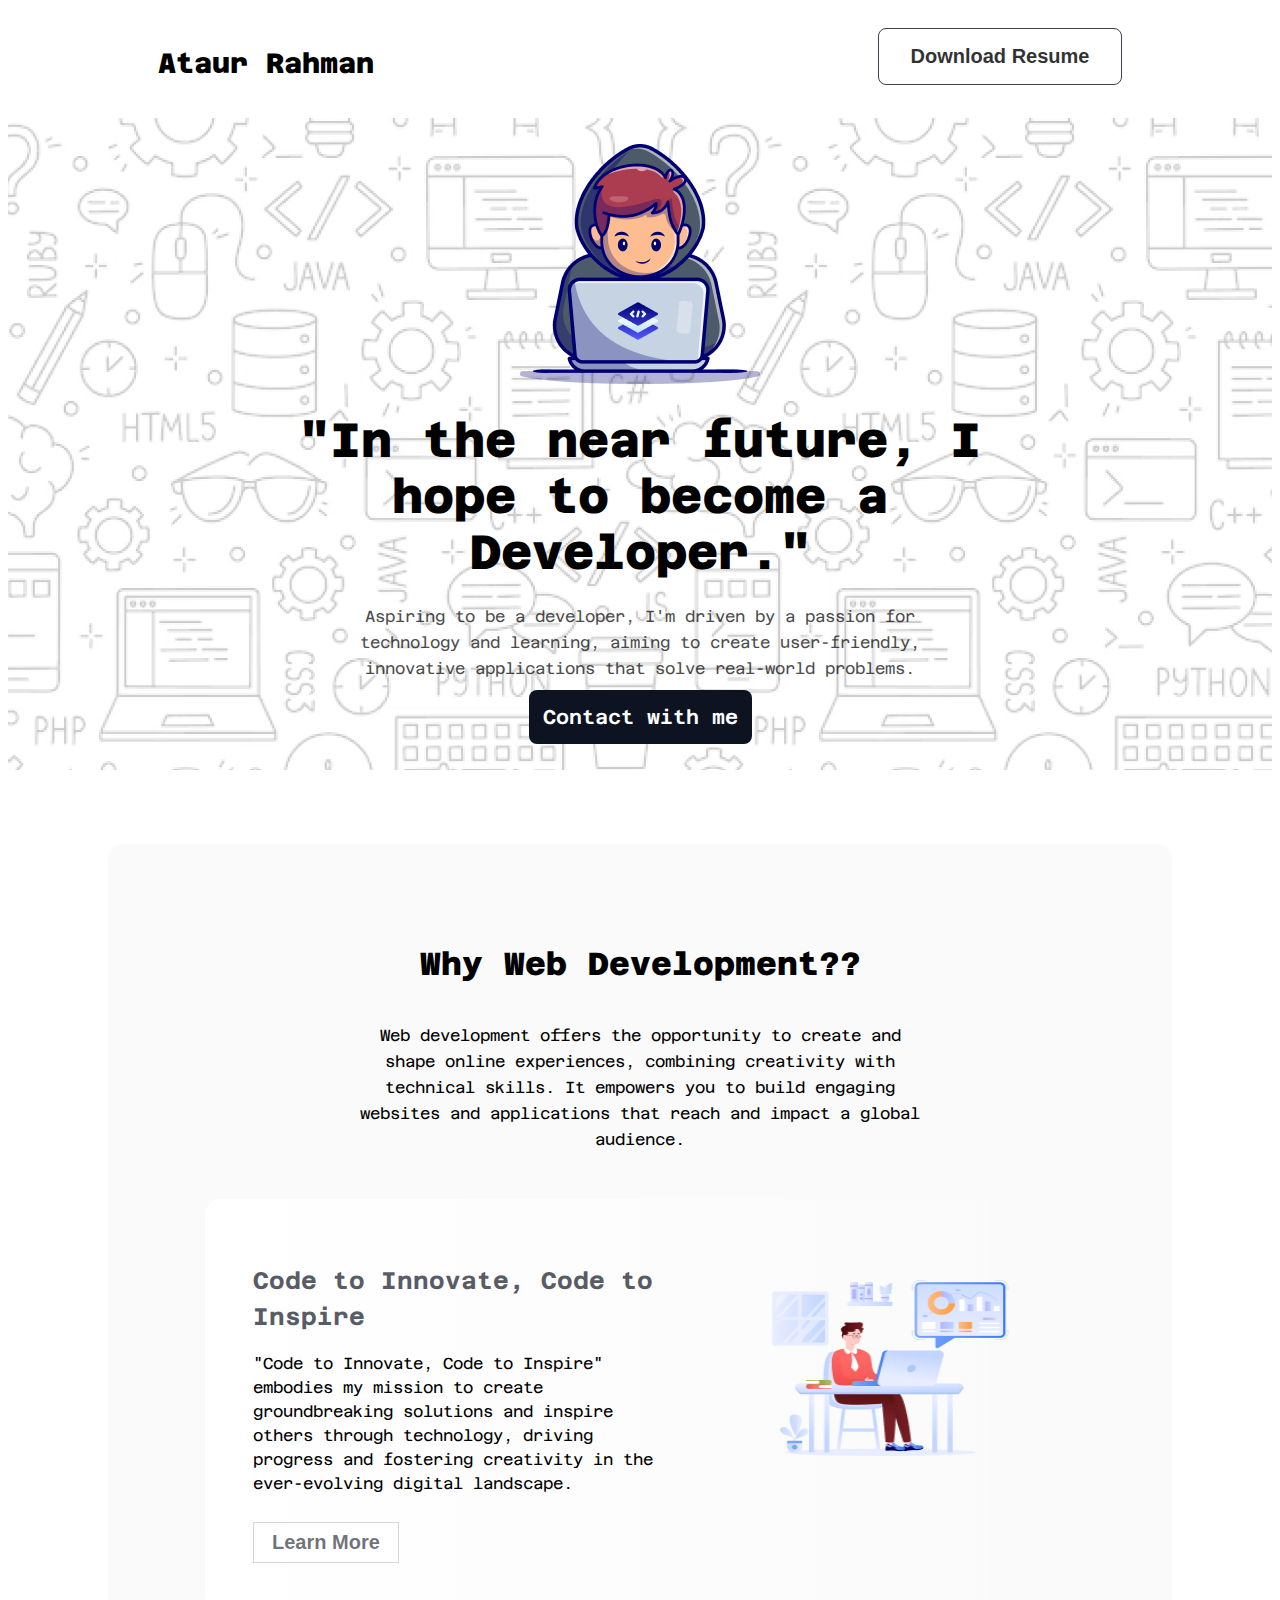
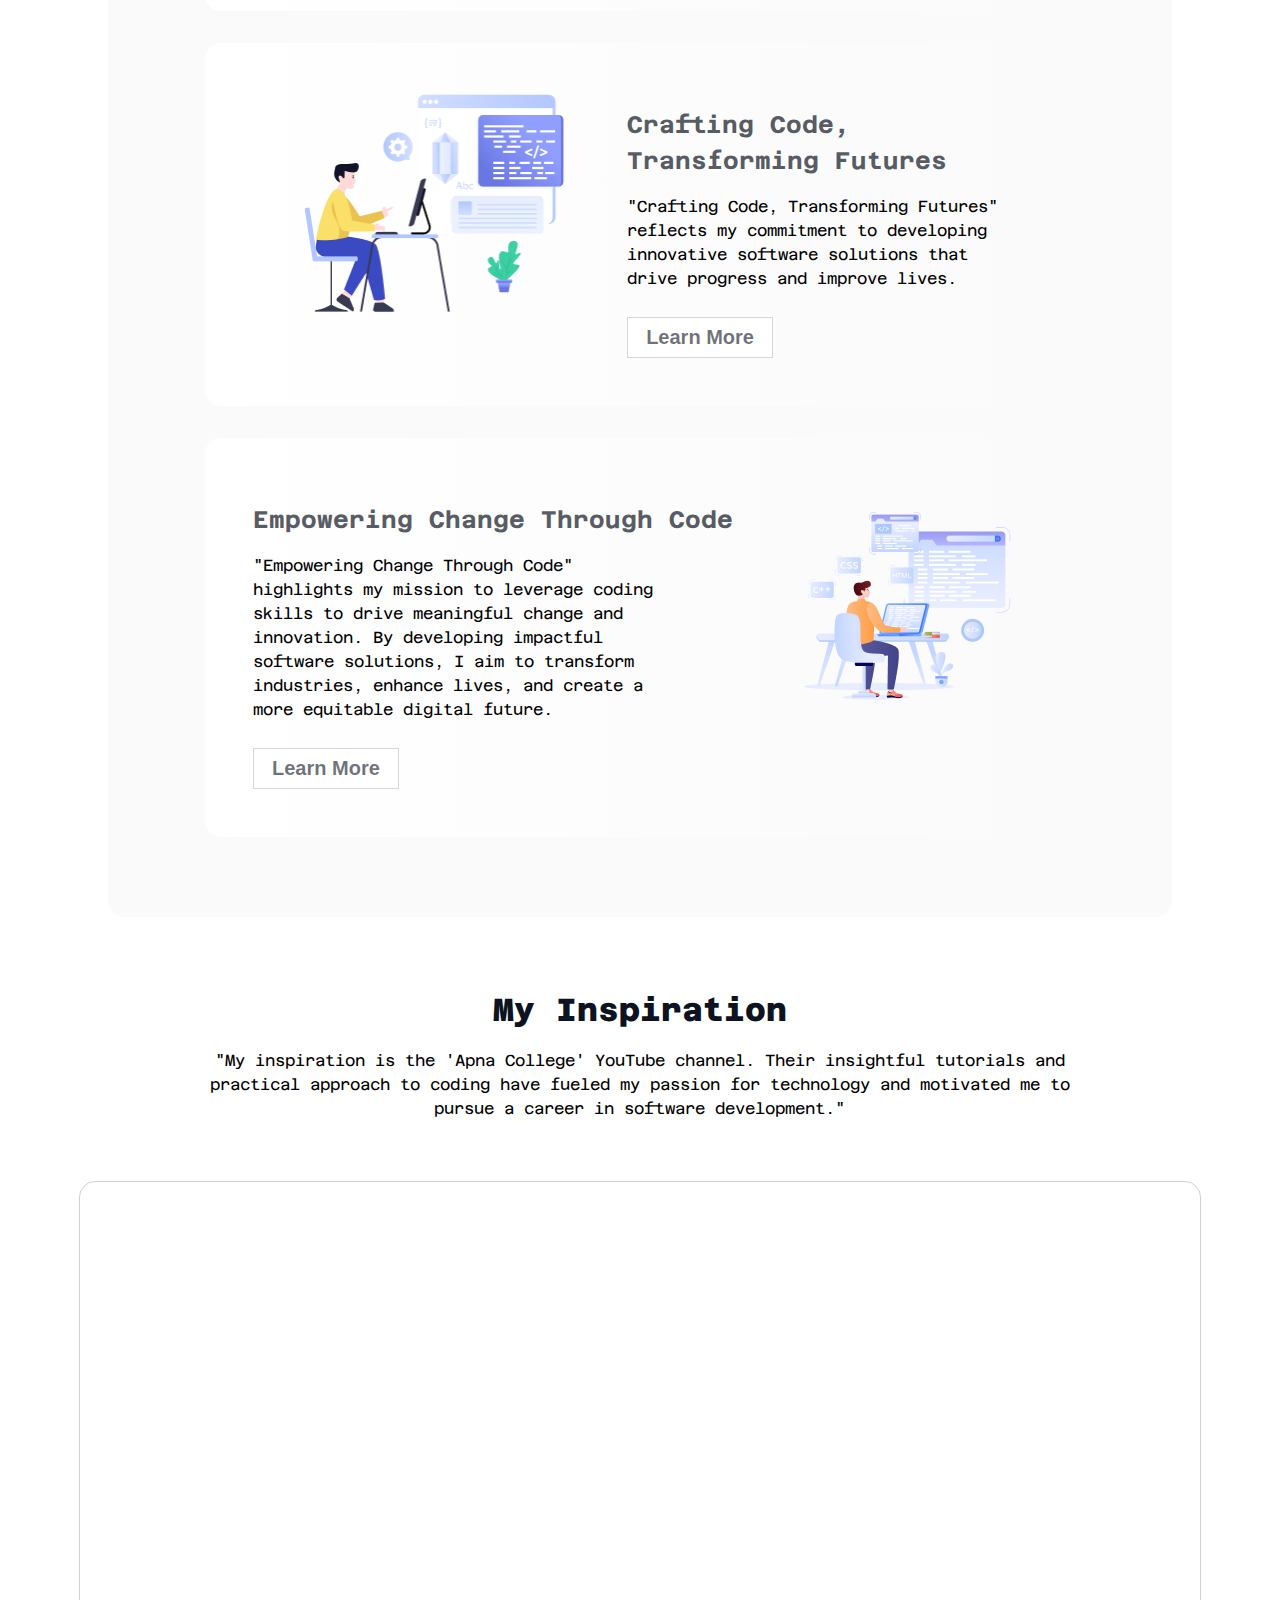
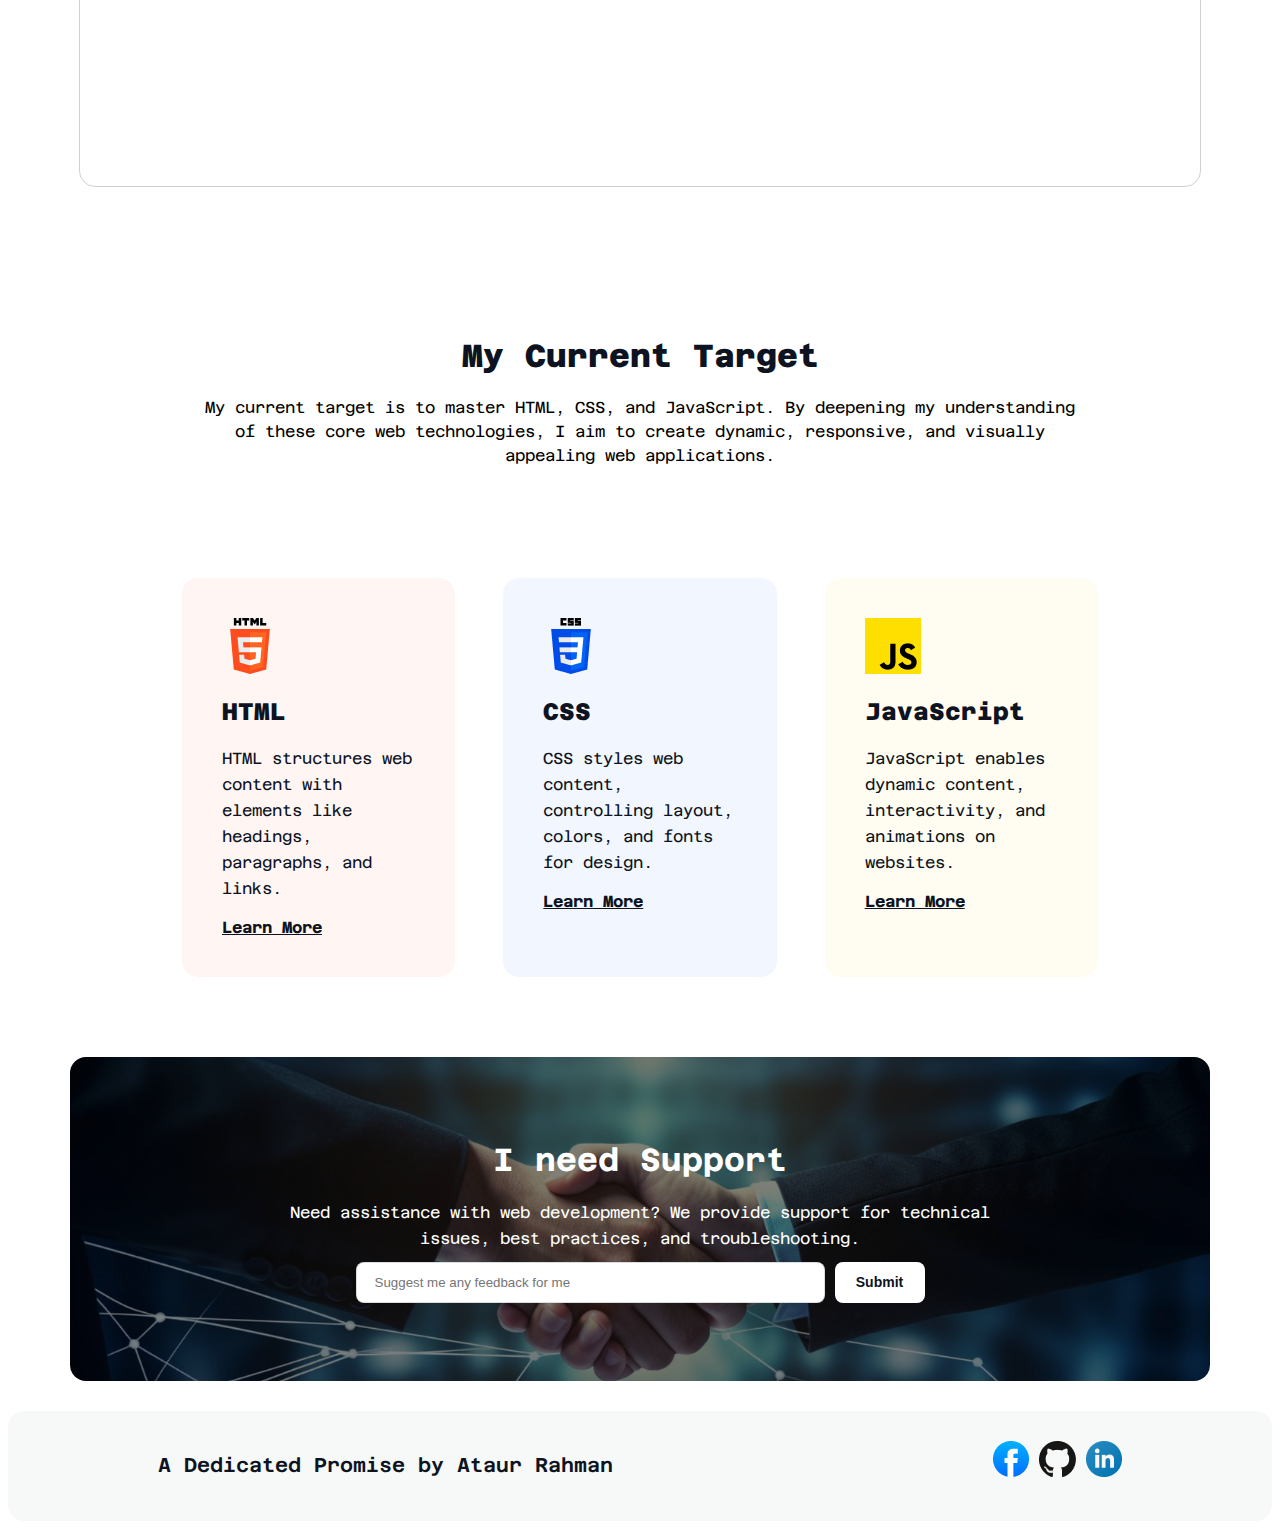
==== commit 8c65bf54: "update eveythig and complete project" ====
--- a/index.html
+++ b/index.html
@@ -10,7 +10,7 @@
     <!-- Navigation Section  -->
 
     <nav class="menu">
-        <h1>Awlad.H</h1>
+        <h1>Ataur Rahman</h1>
         <button>Download Resume</button>
     </nav>
 
@@ -112,7 +112,7 @@
         <div class="support">
             <h1>I need Support</h1>
             <p>Need assistance with web development? We provide support for technical issues, best practices, and troubleshooting.</p>
-            <input type="text" name="" id="">
+            <input type="text" name="" id="" placeholder="Suggest me any feedback for me">
             <button>Submit</button>
         </div>
       </div>
--- a/index.css
+++ b/index.css
@@ -2,8 +2,9 @@
 
 body{
     font-family: "Azeret Mono", monospace;
-    /* max-width: 1400px;
-    width: 100%; */
+}
+html{
+    scroll-behavior: smooth;
 }
 
 /* This is for nav bar */
@@ -262,7 +263,7 @@
     background-position: center;
     background-size: cover;
     border-radius: 16px;
-    background-color: rgba(0, 0, 0, 0.445);
+    background-color: rgba(0, 0, 0, 0.493);
     background-blend-mode: overlay;
 }
 .support{
@@ -280,6 +281,8 @@
     font-size: 16px;
     font-weight: 400;
     line-height: 26px;
+    width: 70%;
+    margin: 10px auto;
 }
 .support input {
     width: 469px;
@@ -288,6 +291,7 @@
     border: 1px solid rgba(13, 19, 33, 0.15);
     border-radius: 8px;
     background: rgb(255, 255, 255);
+    padding-left: 18px;
 }
 
 .support button{
